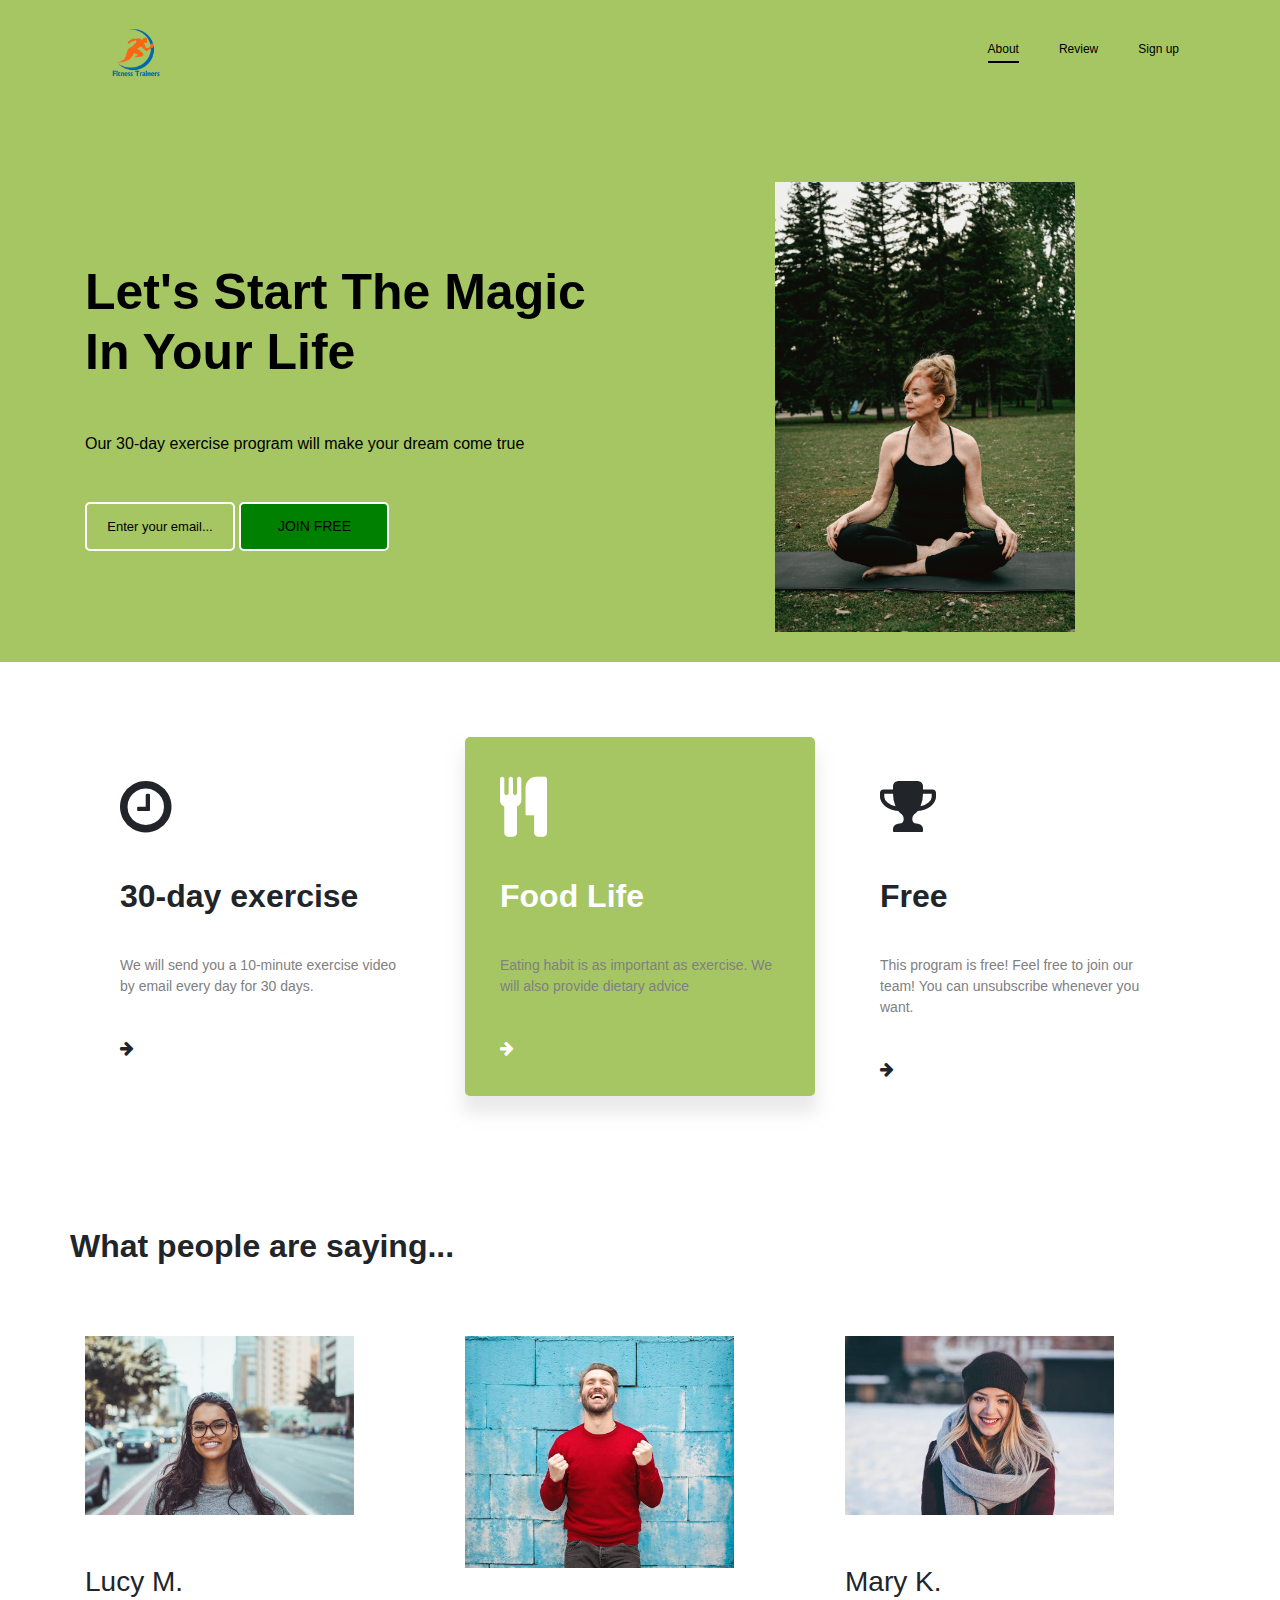
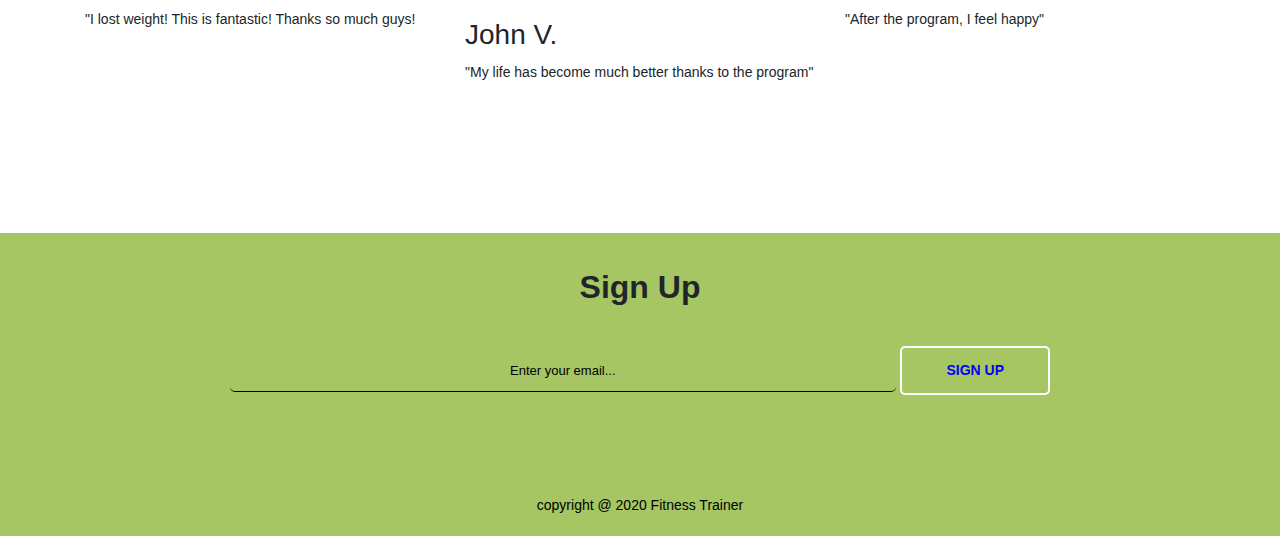
==== index.html @ 439bbb67 "Add files via upload" ====
<!DOCTYPE html>
<html>
<head>
	<!--Required meta tags-->
	<meta charset="utf-8">
	<meta name="viewport" content="width=device-width, initial-scale=1,shrink-to-fit=no">


    <!-- Google Fonts -->
    <link href="https://fonts.googleapis.com/css?family=Montserrat" rel="stylesheet">

	 <!-- Bootstrap CSS from a CDN. This way you don't have to include the bootstrap file yourself -->
    <link rel="stylesheet" href="https://stackpath.bootstrapcdn.com/bootstrap/4.4.1/css/bootstrap.min.css" integrity="sha384-Vkoo8x4CGsO3+Hhxv8T/Q5PaXtkKtu6ug5TOeNV6gBiFeWPGFN9MuhOf23Q9Ifjh" crossorigin="anonymous">

    <script src="https://code.jquery.com/jquery-3.4.1.slim.min.js" integrity="sha384-J6qa4849blE2+poT4WnyKhv5vZF5SrPo0iEjwBvKU7imGFAV0wwj1yYfoRSJoZ+n" crossorigin="anonymous"></script>
	
	<script src="https://stackpath.bootstrapcdn.com/bootstrap/4.4.1/js/bootstrap.min.js" integrity="sha384-wfSDF2E50Y2D1uUdj0O3uMBJnjuUD4Ih7YwaYd1iqfktj0Uod8GCExl3Og8ifwB6" crossorigin="anonymous"></script>

	<link rel="stylesheet" type="text/css" href="style.css">
	<link rel="stylesheet" type="text/css" href="https://stackpath.bootstrapcdn.com/font-awesome/4.7.0/css/font-awesome.min.css">
	<title>Fitness Trainer</title>
</head>
<body>
	<section class="header">
		<div class="container">
			<!--navbar-->
			<nav class="navbar navbar-expand-lg navbar-light">
  				<a class="navbar-brand" href="#"><img src="logo.png"></a>
				<button class="navbar-toggler" type="button" data-toggle="collapse" data-target="#navbarNav" aria-controls="navbarNav" aria-expanded="false" > 
				<i class="fa fa-bars"></i>

 				</button>
 				<div class="collapse navbar-collapse" id="navbarNav">
    				<ul class="navbar-nav ml-auto text-right">
     					<li class="nav-item">
        					<a class="nav-link active-home" href="#">About</a>
      					</li>
      					<li class="nav-item">
        					<a class="nav-link" href="#">Review</a>
     				 	</li>
      					<li class="nav-item">
       						<a class="nav-link" href="#">Sign up</a>
      					</lis>
   					</ul>
 				</div>
			</nav>

			<div class="row banner">
				<div class="col-md-6">
					<h1>Let's Start The Magic In Your Life</h1>
					<p> Our 30-day exercise program will make your dream come true</p>
					<input type="email" class="express-btn" placeholder="Enter your email...">
					<a href="file:///C:/Users/Home/Desktop/new-web/first.html" class="express-btn">JOIN FREE</a>
				</div>
				<div class="col-md-6 text-center">
					<img src="fit1.jpg" class="img-fluid">
				</div>
			</div>
	</section>


	<section class="service">
		<div class="container">

			<div class="row">
				<div class="col-md-4">
					<div class="service-box">
						<i class="fa fa-clock-o"></i>
						<h2 >30-day exercise</h2>
						<p>We will send you a 10-minute exercise video by email every day for 30 days.</p>
						<i class=" fa fa-arrow-right"></i>
					</div>
				</div>

				<div class="col-md-4">
					<div class="service-box active-service">
						<i class="fa fa-cutlery"></i>
						<h2> Food Life</h2>
						<p>Eating habit is as important as exercise. We will also provide dietary advice</p>
						<i class=" fa fa-arrow-right"></i>

					</div>
				</div>

				<div class="col-md-4">
					<div class="service-box">
						<i class="fa fa-trophy"></i>
						<h2>Free</h2>
						<p>This program is free! Feel free to join our team! You can unsubscribe whenever you want.</p>
						<i class=" fa fa-arrow-right"></i>
					</div>
				</div>
			</div>
		</div>
	</section>


	<section class="feature">
		<div class="container">
			<div class="row">
				<div class="co-md-12 text-center">
					<h2 class="title">What people are saying...</h2>
				</div>
				
			</div>
			<div class="row">
				<div class="col-md-4">
					<div class="feature-box">
						<img src="img1.jpeg" class="img-fluid">
						<h3>Lucy M.</h3>
						<p>"I lost weight! This is fantastic! Thanks so much guys!</p>
					</div>
				</div>
				<div class="col-md-4">
					<div class="feature-box">
						<img src="img3.jpeg" class="img-fluid">
						<h3>John V.</h3>
						<p>"My life has become much better thanks to the program"</p>
						
					</div>
				</div>
				<div class="col-md-4">
					<div class="feature-box">
						<img src="img2.jpeg" class="img-fluid">
						<h3>Mary K.</h3>
						<p>"After the program, I feel happy"</p>
						
					</div>
				</div>
			</div>
		</div>
	</section>


	<section class="footer text-center">
		<div class="container">
			<h2>Sign Up</h2>
			<form>
				<input type="email" class="express-btn" placeholder="Enter your email...">
				<a href="https://mailchi.mp/8456c83bfb58/fitness-trainer" class="express-btn title">SIGN UP</a>
				<small>copyright @ 2020 Fitness Trainer</small>
			</form>
		</div>		
	</section>
</body>
</html>
---- style.css ----
*{
	margin: 0;
	padding: 0;
}

/*navbar*/
.header{
	background: #A5C663;
}
.navbar{
	padding-top: 20px;
}
.nav-item{
	margin-left: 40px;
	margin-bottom: 10px;
}
.nav-link{
	color: black !important;
	font-size: 12px  !important;
	padding: 0 0 5px 0  !important;
	display: unset  !important;
}
.navbar-brand img{
	width: 70px;

}
.fa-bars{
	color: black;
	font-size:40px !important;
}
.navbar-toggler{
	bottom: 0  !important;
	outline: none  !important;
}
.active-home{
	border-bottom: 2px solid black;
}
.nav-link:hover{
	border-bottom: 2px solid black;
}



.banner{
	margin-top: 8%;
	color: black;
}
.banner h1{
	margin: 80px 0 50px;
	font-weight: 600;
	font-size: 50px;
}
.banner img{
	max-height: 450px;
	margin-bottom: 30px;
}
.express-btn{
	padding :12px;
	width: 150px;
	display :inline-block;
	background:#A5C663;
	text-decoration: none;
	color: blue;
	border:2px solid #fff;
	border-radius: 5px;
	text-align: center;
	margin-top: 30px;
	font-size: 14px;
	margin-bottom: 20px !important;
}
.banner a{
	padding :12px;
	width: 150px;
	display :inline-block;
	background:green;
	text-decoration: none;
	color: #000;
	border:2px solid #fff;
	border-radius: 5px;
	text-align: center;
	margin-top: 30px;
	font-size: 14px;
	margin-right: 5px;

}
.banner a:hover{
	color: #fff;
}

/*--------service--------*/

.service{
	margin: 75px 0;
}
/*.title{
	text-align: center;
	font-weight: bold;
	margin-bottom: 30px;
}
.subtitle{
	text-align: center;
	font-size: 15px;
	margin-bottom: 70px;
}*/
.service-box{
	padding: 0 35px;
	cursor: pointer;
	margin-bottom: 10px;
	transition: .4s !important;
}
.fa-clock-o{
	font-size: 60px !important;
	margin-bottom: 40px !important;
	margin-top: 40px !important;
}
.fa-cutlery{
	font-size: 60px !important;
	margin-bottom: 40px !important;
	margin-top: 40px !important;

}
.fa-trophy{
	font-size: 60px !important;
	margin-bottom: 40px !important;
	margin-top: 40px !important;
}
.fa-arrow-right{
	margin-bottom: 40px !important;
}
.service-box fa-clock-o{
	width: 60px ;
	margin-top: 65px;
	margin-bottom: 45px;
	font-size: 60px !important;
}
.service-box h2{
	margin-bottom: 40px;
	font-weight: bold;
}
.service-box p{
	font-size: 14px;
	color: #808080;
	margin-bottom: 40px;
}
.service-box:hover ,.active-service{
	background: #A5C663;
	border-radius: 5px;
	color: #fff !important;
	box-shadow: 0 15px 15px 2px rgba(213,213,213,0.5);
}
.service-box:hover p{
	color: #fff !important;
}
.active-service{
	color: #fff;
}



/*----------feature----------*/

.title{
	text-align: center !important;
	font-weight: bold;
	margin-bottom: 30px !important;

}
.feature{
	margin: 100px 0;
}
.feature h2{
	margin-bottom: 70px !important;
}
.feature img{
	max-width: 77%;
	cursor: pointer;
	margin-bottom: 50px;
}
.feature p{
	margin-top: 10px;
	margin-bottom: 50px;
	font-size: 14px;
}


/*-------footer---------*/

.footer{
	background: #A5C663;
	padding-top: 5px;
}
.footer h2{
	font-weight: 600;
	margin-top: 30px;
	margin-bottom: 10px;
}
.footer input{
	width: 60%;
	background: transparent;
	outline: none;
	border: 0;
	border-bottom: 1px solid #000;
	padding: 10px;
	color: #fff;
	margin-bottom: 30px;
	text-align: center;
}
::placeholder{
	color: #000;
	font-size: 13px;
}
.footer button{
	padding: 6px;
	width: 180px;
	margin: auto;
	display: block;
	color:#000;
	border: 1px solid #000;
	font-size: 20px;
	background: transparent;
}
.footer small{
	font-size: 14px;
	padding: 70px;
	padding-bottom: 20px;
	color: #000;
	display: block;
}
.footer title{
	display: block;

}
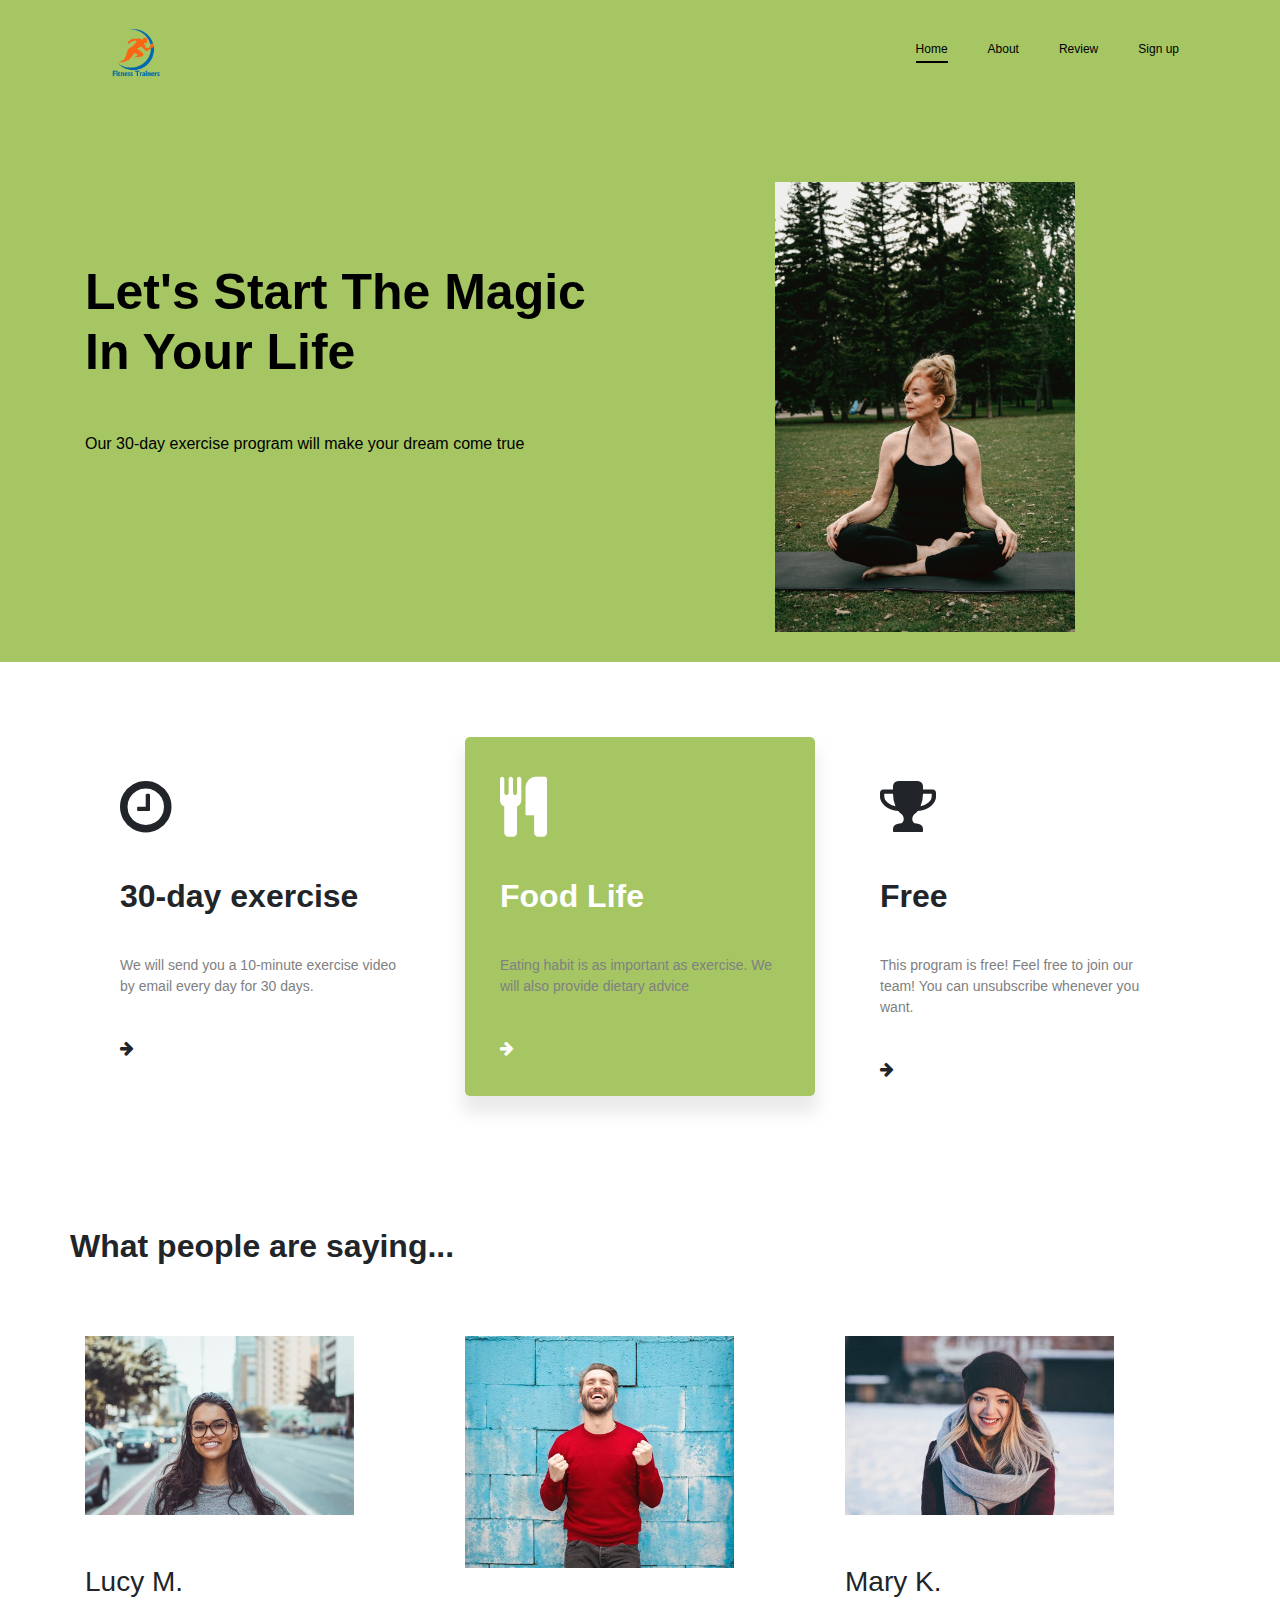
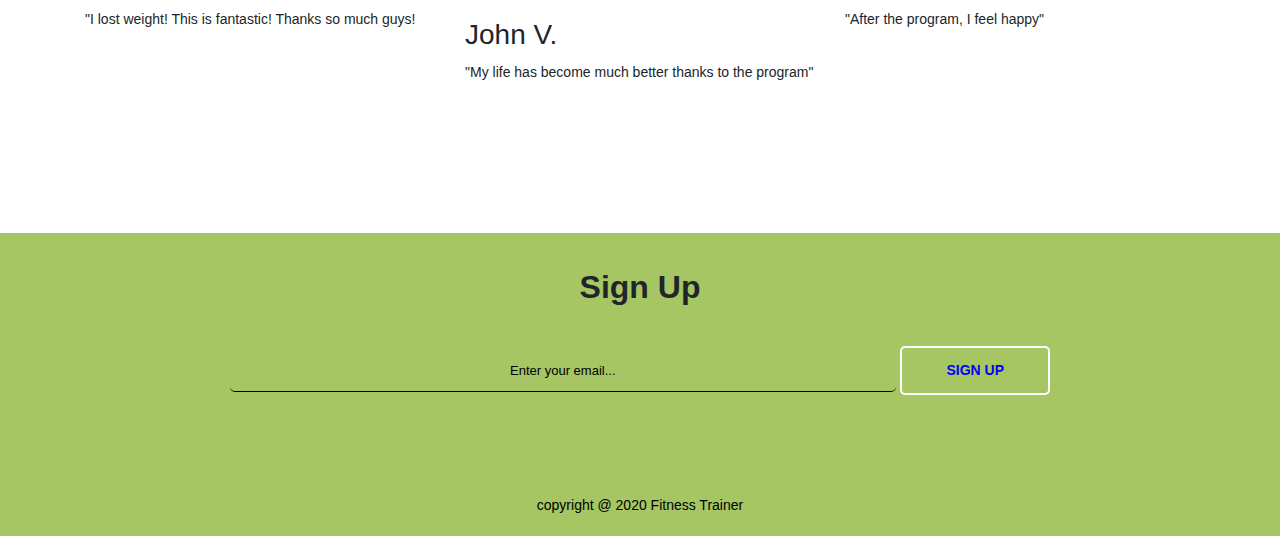
==== commit 8dba7372: "Update index.html" ====
--- a/index.html
+++ b/index.html
@@ -33,9 +33,13 @@
  				<div class="collapse navbar-collapse" id="navbarNav">
     				<ul class="navbar-nav ml-auto text-right">
      					<li class="nav-item">
-        					<a class="nav-link active-home" href="#">About</a>
+        					<a class="nav-link active-home" href="#">Home</a>
       					</li>
+					
       					<li class="nav-item">
+        					<a class="nav-link" href="#">About</a>
+     				 	</li>
+					<li class="nav-item">
         					<a class="nav-link" href="#">Review</a>
      				 	</li>
       					<li class="nav-item">
@@ -49,8 +53,6 @@
 				<div class="col-md-6">
 					<h1>Let's Start The Magic In Your Life</h1>
 					<p> Our 30-day exercise program will make your dream come true</p>
-					<input type="email" class="express-btn" placeholder="Enter your email...">
-					<a href="file:///C:/Users/Home/Desktop/new-web/first.html" class="express-btn">JOIN FREE</a>
 				</div>
 				<div class="col-md-6 text-center">
 					<img src="fit1.jpg" class="img-fluid">
@@ -143,4 +145,4 @@
 		</div>		
 	</section>
 </body>
-</html>+</html>
